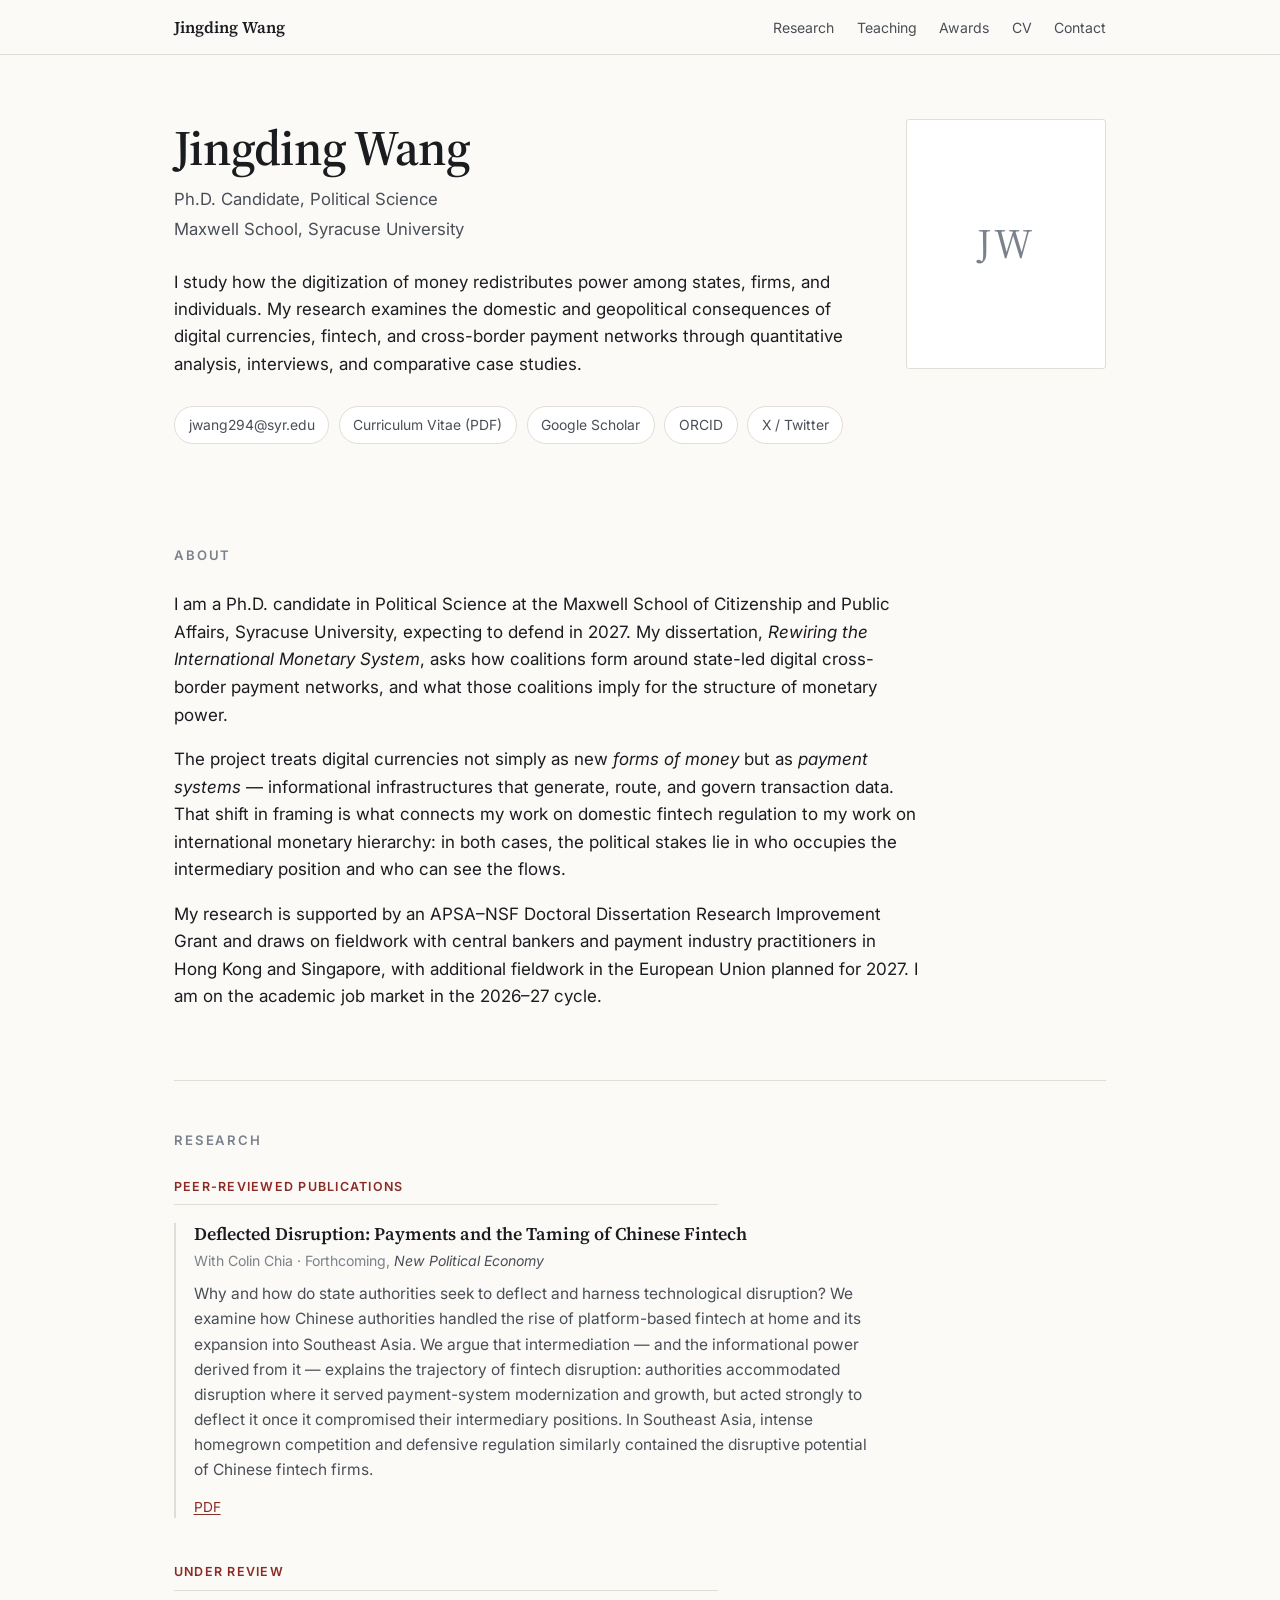
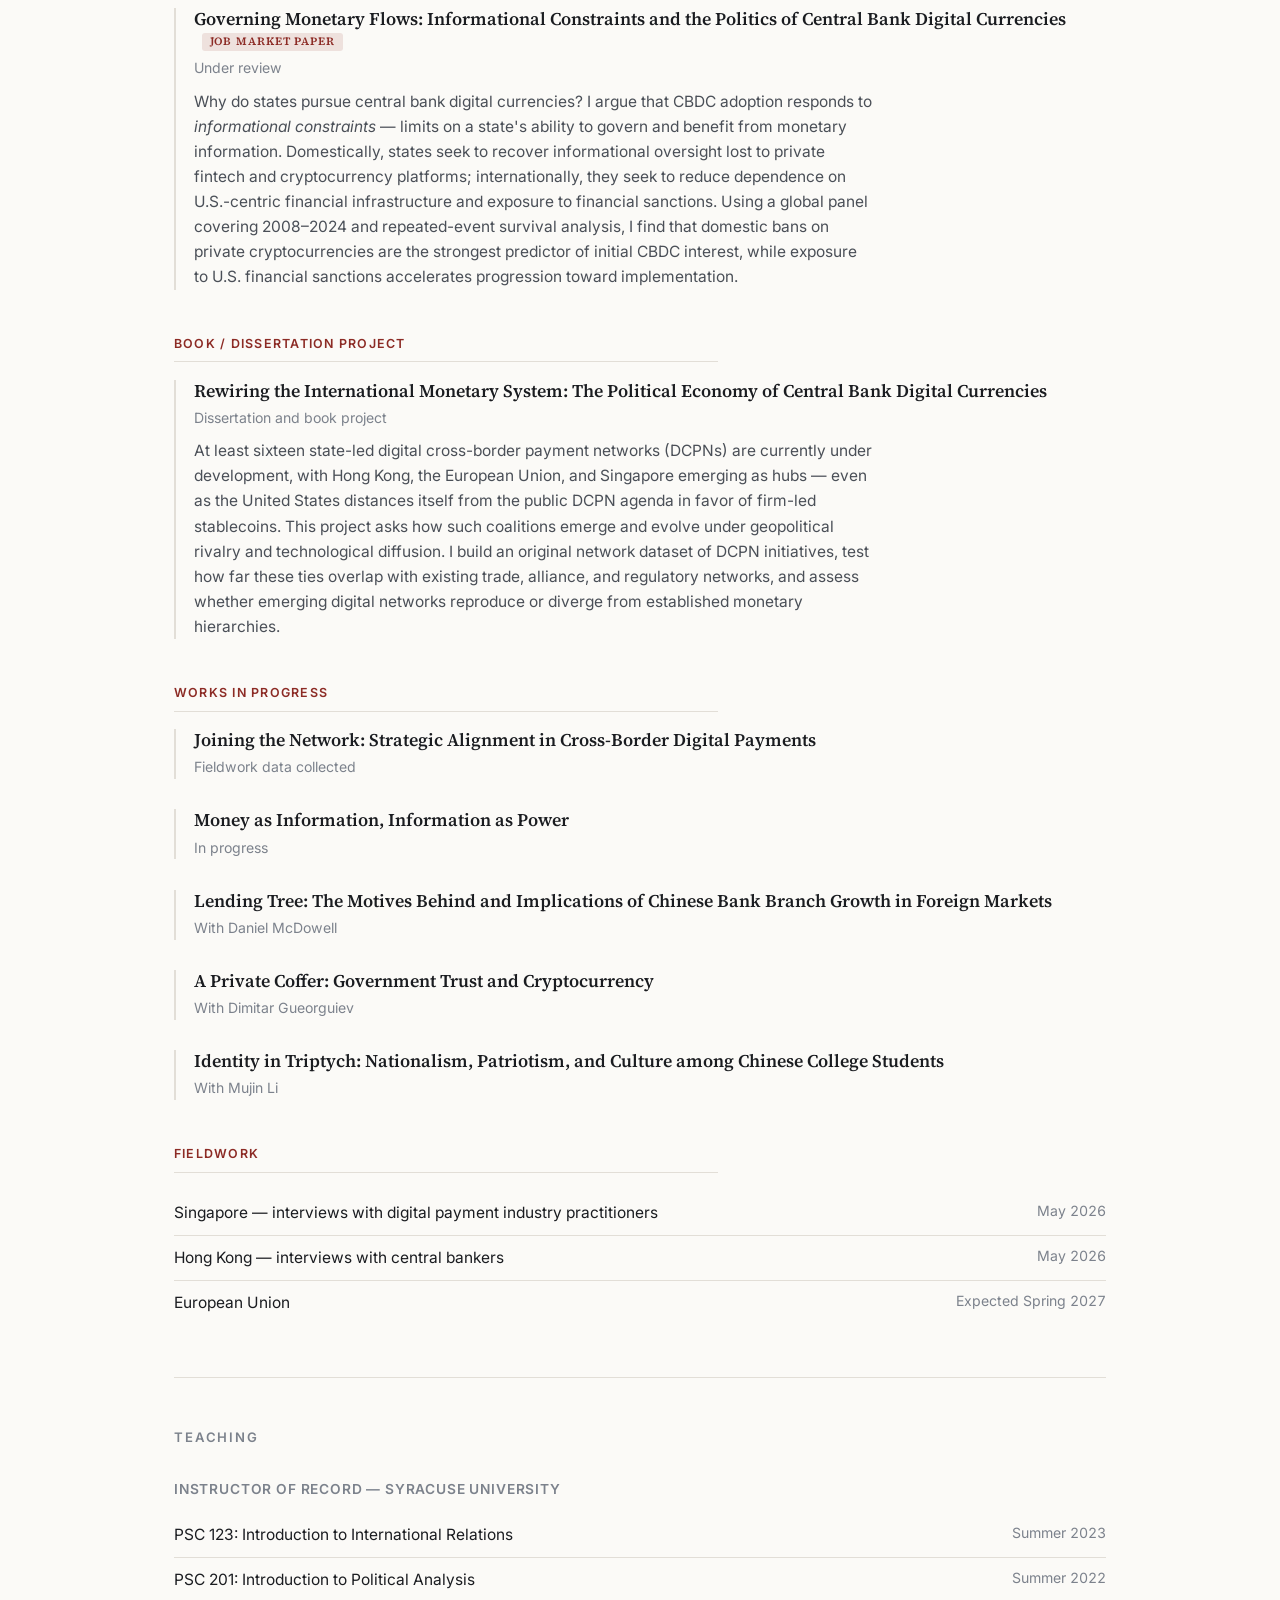
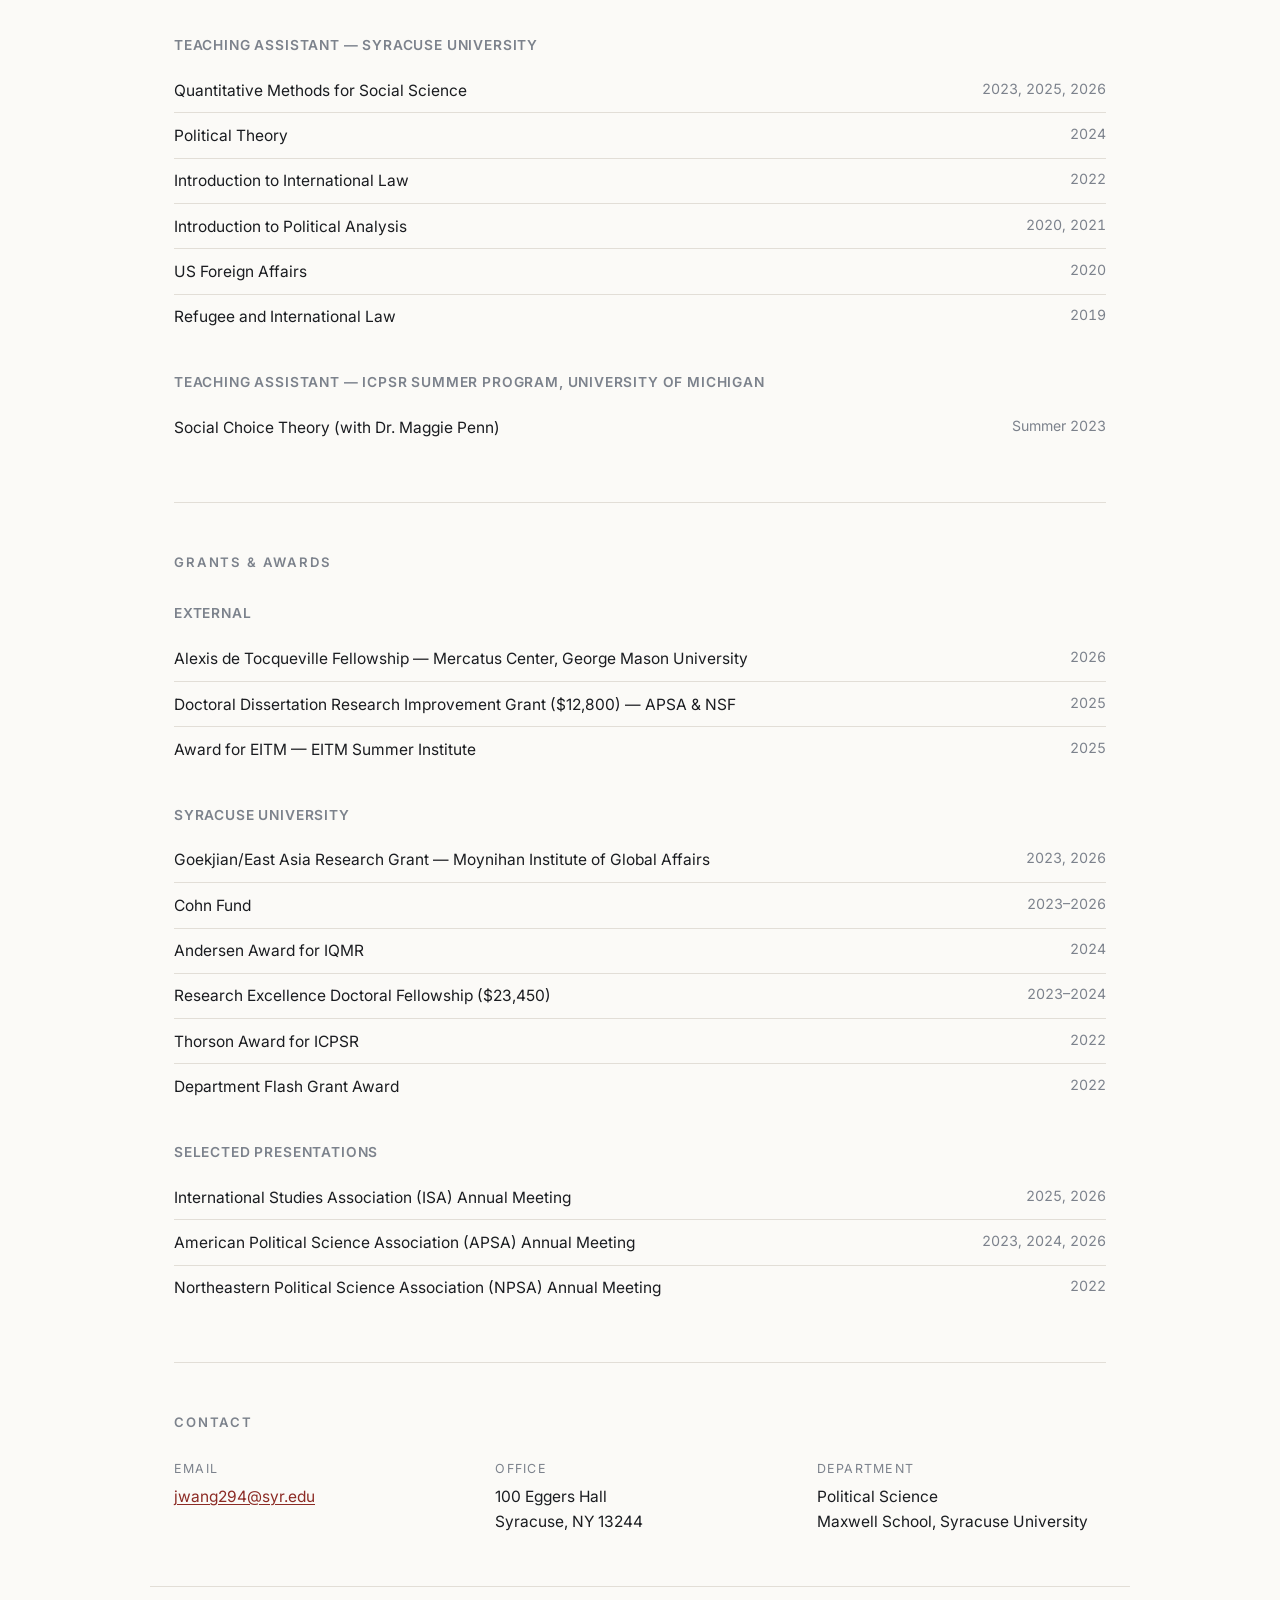
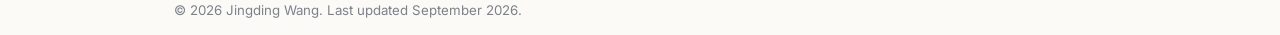
==== index.html @ 9224e42b "Personal research site: initial version" ====
<!doctype html>
<html lang="en">
<head>
<meta charset="utf-8">
<meta name="viewport" content="width=device-width, initial-scale=1">
<title>Jingding Wang</title>
<meta name="description" content="Jingding Wang — Ph.D. candidate in Political Science at Syracuse University, studying the political economy of digital money, central bank digital currencies, and cross-border payment networks.">

<!-- Open Graph: controls how the link previews when it is shared or emailed. -->
<meta property="og:title" content="Jingding Wang">
<meta property="og:description" content="Ph.D. candidate in Political Science, Syracuse University. The political economy of digital money and cross-border payment networks.">
<meta property="og:type" content="website">

<link rel="preconnect" href="https://fonts.googleapis.com">
<link rel="preconnect" href="https://fonts.gstatic.com" crossorigin>
<link rel="stylesheet" href="https://fonts.googleapis.com/css2?family=Inter:wght@400;500;600&family=Source+Serif+4:opsz,wght@8..60,400;8..60,600&display=swap">
<link rel="stylesheet" href="style.css">
</head>
<body>

<nav class="nav">
  <div class="nav-inner">
    <a class="nav-name" href="#top">Jingding Wang</a>
    <div class="nav-links">
      <a href="#research">Research</a>
      <a href="#teaching">Teaching</a>
      <a href="#awards">Awards</a>
      <a href="files/Wang_CV.pdf">CV</a>
      <a href="#contact">Contact</a>
    </div>
  </div>
</nav>

<main class="wrap" id="top">

  <!-- ============ HERO ============ -->
  <header class="hero">
    <div class="hero-grid">
      <div>
        <h1>Jingding Wang</h1>
        <p class="role">Ph.D. Candidate, Political Science</p>
        <p class="affil">Maxwell School, Syracuse University</p>

        <p class="lede">
          I study how the digitization of money redistributes power among states, firms, and
          individuals. My research examines the domestic and geopolitical consequences of digital
          currencies, fintech, and cross-border payment networks through quantitative analysis,
          interviews, and comparative case studies.
        </p>

        <ul class="links">
          <li><a href="mailto:jwang294@syr.edu">jwang294@syr.edu</a></li>
          <li><a href="files/Wang_CV.pdf">Curriculum Vitae (PDF)</a></li>
          <!-- TODO: replace the "#" below with your real profile URLs, or delete the lines. -->
          <li><a href="#" data-placeholder>Google Scholar</a></li>
          <li><a href="#" data-placeholder>ORCID</a></li>
          <li><a href="#" data-placeholder>X / Twitter</a></li>
        </ul>
      </div>

      <!-- Drop a headshot at files/photo.jpg and it appears here automatically.
           Until then the initials placeholder shows instead. -->
      <div class="portrait">
        <span>JW</span>
        <img src="files/photo.jpg" alt="Jingding Wang" onerror="this.remove()">
      </div>
    </div>
  </header>

  <!-- ============ ABOUT ============ -->
  <section id="about">
    <h2>About</h2>
    <p>
      I am a Ph.D. candidate in Political Science at the Maxwell School of Citizenship and Public
      Affairs, Syracuse University, expecting to defend in 2027. My dissertation,
      <em>Rewiring the International Monetary System</em>, asks how coalitions form around
      state-led digital cross-border payment networks, and what those coalitions imply for the
      structure of monetary power.
    </p>
    <p>
      The project treats digital currencies not simply as new <em>forms of money</em> but as
      <em>payment systems</em> — informational infrastructures that generate, route, and govern
      transaction data. That shift in framing is what connects my work on domestic fintech
      regulation to my work on international monetary hierarchy: in both cases, the political stakes
      lie in who occupies the intermediary position and who can see the flows.
    </p>
    <p>
      My research is supported by an APSA–NSF Doctoral Dissertation Research Improvement Grant and
      draws on fieldwork with central bankers and payment industry practitioners in Hong Kong and
      Singapore, with additional fieldwork in the European Union planned for 2027. I am on the
      academic job market in the 2026–27 cycle.
    </p>
  </section>

  <!-- ============ RESEARCH ============ -->
  <section id="research">
    <h2>Research</h2>

    <div class="group">
      <p class="group-label">Peer-Reviewed Publications</p>

      <article class="entry">
        <h3>Deflected Disruption: Payments and the Taming of Chinese Fintech</h3>
        <p class="meta">
          With Colin Chia &middot; Forthcoming, <em>New Political Economy</em>
        </p>
        <p class="abstract">
          Why and how do state authorities seek to deflect and harness technological disruption?
          We examine how Chinese authorities handled the rise of platform-based fintech at home and
          its expansion into Southeast Asia. We argue that intermediation — and the informational
          power derived from it — explains the trajectory of fintech disruption: authorities
          accommodated disruption where it served payment-system modernization and growth, but acted
          strongly to deflect it once it compromised their intermediary positions. In Southeast Asia,
          intense homegrown competition and defensive regulation similarly contained the disruptive
          potential of Chinese fintech firms.
        </p>
        <p class="actions">
          <a href="files/Chia_Wang_Deflected_Disruption.pdf">PDF</a>
        </p>
      </article>
    </div>

    <div class="group">
      <p class="group-label">Under Review</p>

      <article class="entry">
        <h3>
          Governing Monetary Flows: Informational Constraints and the Politics of Central Bank
          Digital Currencies
          <span class="tag">Job Market Paper</span>
        </h3>
        <p class="meta">Under review</p>
        <p class="abstract">
          Why do states pursue central bank digital currencies? I argue that CBDC adoption responds
          to <em>informational constraints</em> — limits on a state's ability to govern and benefit
          from monetary information. Domestically, states seek to recover informational oversight
          lost to private fintech and cryptocurrency platforms; internationally, they seek to reduce
          dependence on U.S.-centric financial infrastructure and exposure to financial sanctions.
          Using a global panel covering 2008–2024 and repeated-event survival analysis, I find that
          domestic bans on private cryptocurrencies are the strongest predictor of initial CBDC
          interest, while exposure to U.S. financial sanctions accelerates progression toward
          implementation.
        </p>
      </article>
    </div>

    <div class="group">
      <p class="group-label">Book / Dissertation Project</p>

      <article class="entry">
        <h3>Rewiring the International Monetary System: The Political Economy of Central Bank Digital Currencies</h3>
        <p class="meta">Dissertation and book project</p>
        <p class="abstract">
          At least sixteen state-led digital cross-border payment networks (DCPNs) are currently
          under development, with Hong Kong, the European Union, and Singapore emerging as hubs —
          even as the United States distances itself from the public DCPN agenda in favor of
          firm-led stablecoins. This project asks how such coalitions emerge and evolve under
          geopolitical rivalry and technological diffusion. I build an original network dataset of
          DCPN initiatives, test how far these ties overlap with existing trade, alliance, and
          regulatory networks, and assess whether emerging digital networks reproduce or diverge
          from established monetary hierarchies.
        </p>
      </article>
    </div>

    <div class="group">
      <p class="group-label">Works in Progress</p>

      <article class="entry">
        <h3>Joining the Network: Strategic Alignment in Cross-Border Digital Payments</h3>
        <p class="meta">Fieldwork data collected</p>
      </article>

      <article class="entry">
        <h3>Money as Information, Information as Power</h3>
        <p class="meta">In progress</p>
      </article>

      <article class="entry">
        <h3>Lending Tree: The Motives Behind and Implications of Chinese Bank Branch Growth in Foreign Markets</h3>
        <p class="meta">With Daniel McDowell</p>
      </article>

      <article class="entry">
        <h3>A Private Coffer: Government Trust and Cryptocurrency</h3>
        <p class="meta">With Dimitar Gueorguiev</p>
      </article>

      <article class="entry">
        <h3>Identity in Triptych: Nationalism, Patriotism, and Culture among Chinese College Students</h3>
        <p class="meta">With Mujin Li</p>
      </article>
    </div>

    <div class="group">
      <p class="group-label">Fieldwork</p>
      <ul class="rows">
        <li><span>Singapore — interviews with digital payment industry practitioners</span><span class="when">May 2026</span></li>
        <li><span>Hong Kong — interviews with central bankers</span><span class="when">May 2026</span></li>
        <li><span>European Union</span><span class="when">Expected Spring 2027</span></li>
      </ul>
    </div>
  </section>

  <!-- ============ TEACHING ============ -->
  <section id="teaching">
    <h2>Teaching</h2>

    <p class="sub">Instructor of Record — Syracuse University</p>
    <ul class="rows">
      <li><span>PSC 123: Introduction to International Relations</span><span class="when">Summer 2023</span></li>
      <li><span>PSC 201: Introduction to Political Analysis</span><span class="when">Summer 2022</span></li>
    </ul>

    <p class="sub">Teaching Assistant — Syracuse University</p>
    <ul class="rows">
      <li><span>Quantitative Methods for Social Science</span><span class="when">2023, 2025, 2026</span></li>
      <li><span>Political Theory</span><span class="when">2024</span></li>
      <li><span>Introduction to International Law</span><span class="when">2022</span></li>
      <li><span>Introduction to Political Analysis</span><span class="when">2020, 2021</span></li>
      <li><span>US Foreign Affairs</span><span class="when">2020</span></li>
      <li><span>Refugee and International Law</span><span class="when">2019</span></li>
    </ul>

    <p class="sub">Teaching Assistant — ICPSR Summer Program, University of Michigan</p>
    <ul class="rows">
      <li><span>Social Choice Theory (with Dr. Maggie Penn)</span><span class="when">Summer 2023</span></li>
    </ul>
  </section>

  <!-- ============ AWARDS ============ -->
  <section id="awards">
    <h2>Grants &amp; Awards</h2>

    <p class="sub">External</p>
    <ul class="rows">
      <li><span>Alexis de Tocqueville Fellowship — Mercatus Center, George Mason University</span><span class="when">2026</span></li>
      <li><span>Doctoral Dissertation Research Improvement Grant ($12,800) — APSA &amp; NSF</span><span class="when">2025</span></li>
      <li><span>Award for EITM — EITM Summer Institute</span><span class="when">2025</span></li>
    </ul>

    <p class="sub">Syracuse University</p>
    <ul class="rows">
      <li><span>Goekjian/East Asia Research Grant — Moynihan Institute of Global Affairs</span><span class="when">2023, 2026</span></li>
      <li><span>Cohn Fund</span><span class="when">2023–2026</span></li>
      <li><span>Andersen Award for IQMR</span><span class="when">2024</span></li>
      <li><span>Research Excellence Doctoral Fellowship ($23,450)</span><span class="when">2023–2024</span></li>
      <li><span>Thorson Award for ICPSR</span><span class="when">2022</span></li>
      <li><span>Department Flash Grant Award</span><span class="when">2022</span></li>
    </ul>

    <p class="sub">Selected Presentations</p>
    <ul class="rows">
      <li><span>International Studies Association (ISA) Annual Meeting</span><span class="when">2025, 2026</span></li>
      <li><span>American Political Science Association (APSA) Annual Meeting</span><span class="when">2023, 2024, 2026</span></li>
      <li><span>Northeastern Political Science Association (NPSA) Annual Meeting</span><span class="when">2022</span></li>
    </ul>
  </section>

  <!-- ============ CONTACT ============ -->
  <section id="contact">
    <h2>Contact</h2>
    <div class="contact-grid">
      <div>
        <p class="label">Email</p>
        <p><a href="mailto:jwang294@syr.edu">jwang294@syr.edu</a></p>
      </div>
      <div>
        <p class="label">Office</p>
        <p>100 Eggers Hall<br>Syracuse, NY 13244</p>
      </div>
      <div>
        <p class="label">Department</p>
        <p>Political Science<br>Maxwell School, Syracuse University</p>
      </div>
    </div>
  </section>

</main>

<footer class="wrap">
  <p>&copy; 2026 Jingding Wang. Last updated September 2026.</p>
</footer>

</body>
</html>
---- style.css ----
/* ---------------------------------------------------------------
   Jingding Wang — personal research site
   Palette is defined once on :root; the dark block only re-points
   the same tokens so every color has a light definition to fall
   back on.
   --------------------------------------------------------------- */

:root {
  --ink:        #1a1c20;
  --ink-soft:   #4a4f57;
  --ink-faint:  #7c828c;
  --rule:       #e2ded7;
  --bg:         #fbfaf7;
  --bg-panel:   #ffffff;
  --accent:     #8c2b25;
  --accent-dim: #b5564e;

  --serif: "Source Serif 4", Charter, Georgia, "Times New Roman", serif;
  --sans:  "Inter", -apple-system, BlinkMacSystemFont, "Segoe UI", Helvetica, Arial, sans-serif;

  --measure: 68ch;
  --page:    980px;
}

@media (prefers-color-scheme: dark) {
  :root:not([data-theme="light"]) {
    --ink:        #e8e6e1;
    --ink-soft:   #b0aca5;
    --ink-faint:  #85817a;
    --rule:       #34363a;
    --bg:         #16171a;
    --bg-panel:   #1d1f23;
    --accent:     #e08a80;
    --accent-dim: #c26f66;
  }
}

:root[data-theme="dark"] {
  --ink:        #e8e6e1;
  --ink-soft:   #b0aca5;
  --ink-faint:  #85817a;
  --rule:       #34363a;
  --bg:         #16171a;
  --bg-panel:   #1d1f23;
  --accent:     #e08a80;
  --accent-dim: #c26f66;
}

* { box-sizing: border-box; }

html { scroll-behavior: smooth; scroll-padding-top: 5rem; }

body {
  margin: 0;
  background: var(--bg);
  color: var(--ink);
  font-family: var(--sans);
  font-size: 17px;
  line-height: 1.62;
  -webkit-font-smoothing: antialiased;
}

img { max-width: 100%; }

a {
  color: var(--accent);
  text-decoration-thickness: 1px;
  text-underline-offset: 2px;
}
a:hover { color: var(--accent-dim); }

/* ---------- layout ---------- */

.wrap {
  max-width: var(--page);
  margin: 0 auto;
  padding: 0 1.5rem;
}

section { padding: 3.25rem 0; border-top: 1px solid var(--rule); }
section:first-of-type { border-top: none; }

h1, h2, h3 { font-family: var(--serif); font-weight: 600; line-height: 1.2; }

h2 {
  font-size: 0.82rem;
  letter-spacing: 0.14em;
  text-transform: uppercase;
  font-family: var(--sans);
  font-weight: 600;
  color: var(--ink-faint);
  margin: 0 0 1.75rem;
}

h3 { font-size: 1.12rem; margin: 0 0 0.35rem; }

p { max-width: var(--measure); }

/* ---------- nav ---------- */

.nav {
  position: sticky;
  top: 0;
  z-index: 10;
  background: color-mix(in srgb, var(--bg) 88%, transparent);
  backdrop-filter: blur(10px);
  border-bottom: 1px solid var(--rule);
}

.nav-inner {
  max-width: var(--page);
  margin: 0 auto;
  padding: 0.85rem 1.5rem;
  display: flex;
  align-items: baseline;
  justify-content: space-between;
  gap: 1.5rem;
  flex-wrap: wrap;
}

.nav-name {
  font-family: var(--serif);
  font-size: 1.02rem;
  font-weight: 600;
  color: var(--ink);
  text-decoration: none;
  white-space: nowrap;
}

.nav-links {
  display: flex;
  gap: 1.4rem;
  font-size: 0.88rem;
  flex-wrap: wrap;
}

.nav-links a {
  color: var(--ink-soft);
  text-decoration: none;
}
.nav-links a:hover { color: var(--accent); }

/* ---------- hero ---------- */

.hero { padding: 4rem 0 3.25rem; }

.hero-grid {
  display: grid;
  grid-template-columns: 1fr 200px;
  gap: 3rem;
  align-items: start;
}

.hero h1 {
  font-size: clamp(2.2rem, 5vw, 3.1rem);
  margin: 0 0 0.5rem;
  letter-spacing: -0.015em;
}

.hero .role {
  font-size: 1.05rem;
  color: var(--ink-soft);
  margin: 0 0 0.15rem;
}

.hero .affil {
  font-size: 1.05rem;
  color: var(--ink-soft);
  margin: 0 0 1.6rem;
}

.hero .lede {
  font-size: 1.06rem;
  margin: 0 0 1.75rem;
}

/* Portrait: the <img> sits on top of the initials block, so if the
   file is missing the initials show through instead of a broken icon. */
.portrait {
  position: relative;
  width: 200px;
  aspect-ratio: 4 / 5;
  border-radius: 3px;
  overflow: hidden;
  background: var(--bg-panel);
  border: 1px solid var(--rule);
  display: grid;
  place-items: center;
}

.portrait span {
  font-family: var(--serif);
  font-size: 2.6rem;
  color: var(--ink-faint);
  letter-spacing: 0.06em;
}

.portrait img {
  position: absolute;
  inset: 0;
  width: 100%;
  height: 100%;
  object-fit: cover;
}

/* ---------- link row ---------- */

.links {
  display: flex;
  flex-wrap: wrap;
  gap: 0.6rem;
  padding: 0;
  margin: 0;
  list-style: none;
}

.links a {
  display: inline-block;
  padding: 0.4rem 0.85rem;
  border: 1px solid var(--rule);
  border-radius: 999px;
  font-size: 0.87rem;
  color: var(--ink-soft);
  text-decoration: none;
  background: var(--bg-panel);
  transition: border-color 0.15s, color 0.15s;
}

.links a:hover { border-color: var(--accent); color: var(--accent); }

/* ---------- research entries ---------- */

.group { margin-bottom: 2.75rem; }
.group:last-child { margin-bottom: 0; }

.group-label {
  font-size: 0.78rem;
  letter-spacing: 0.1em;
  text-transform: uppercase;
  color: var(--accent);
  font-weight: 600;
  margin: 0 0 1.1rem;
  padding-bottom: 0.45rem;
  border-bottom: 1px solid var(--rule);
}

.entry {
  margin: 0 0 1.9rem;
  padding-left: 1.1rem;
  border-left: 2px solid var(--rule);
}
.entry:last-child { margin-bottom: 0; }

.entry .meta {
  font-size: 0.88rem;
  color: var(--ink-faint);
  margin: 0 0 0.55rem;
}

.entry .meta em { color: var(--ink-soft); }

.entry .abstract {
  font-size: 0.97rem;
  color: var(--ink-soft);
  margin: 0 0 0.6rem;
}

.entry .actions {
  display: flex;
  gap: 1rem;
  font-size: 0.86rem;
  flex-wrap: wrap;
}

.tag {
  display: inline-block;
  font-size: 0.7rem;
  letter-spacing: 0.08em;
  text-transform: uppercase;
  font-weight: 600;
  padding: 0.15rem 0.5rem;
  border-radius: 3px;
  background: color-mix(in srgb, var(--accent) 12%, transparent);
  color: var(--accent);
  vertical-align: 0.15em;
  margin-left: 0.5rem;
}

/* ---------- simple two-column rows (teaching, awards) ---------- */

.rows { margin: 0; padding: 0; list-style: none; }

.rows li {
  display: flex;
  justify-content: space-between;
  gap: 2rem;
  padding: 0.6rem 0;
  border-bottom: 1px solid var(--rule);
  font-size: 0.97rem;
}
.rows li:last-child { border-bottom: none; }

.rows .when {
  color: var(--ink-faint);
  font-size: 0.88rem;
  white-space: nowrap;
  font-variant-numeric: tabular-nums;
}

.sub {
  font-size: 0.86rem;
  letter-spacing: 0.06em;
  text-transform: uppercase;
  color: var(--ink-faint);
  font-weight: 600;
  margin: 2rem 0 0.75rem;
}
.sub:first-child { margin-top: 0; }

/* ---------- contact ---------- */

.contact-grid {
  display: grid;
  grid-template-columns: repeat(auto-fit, minmax(220px, 1fr));
  gap: 2rem;
}

.contact-grid p { margin: 0; font-size: 0.97rem; }

.contact-grid .label {
  font-size: 0.78rem;
  letter-spacing: 0.1em;
  text-transform: uppercase;
  color: var(--ink-faint);
  margin-bottom: 0.3rem;
}

footer {
  border-top: 1px solid var(--rule);
  padding: 2rem 0 3rem;
  font-size: 0.83rem;
  color: var(--ink-faint);
}

/* ---------- responsive ---------- */

@media (max-width: 720px) {
  .hero-grid { grid-template-columns: 1fr; gap: 2rem; }
  .portrait { width: 150px; }
  .hero { padding: 2.5rem 0 2rem; }
  .rows li { flex-direction: column; gap: 0.15rem; }
  section { padding: 2.5rem 0; }
}

/* On a phone the nav name plus five links wraps to two tall rows; tightening
   the links keeps the whole bar on one line beside the name. */
@media (max-width: 480px) {
  .nav-inner { padding: 0.7rem 1.25rem; gap: 0.5rem; }
  .nav-name { font-size: 0.95rem; }
  .nav-links { gap: 0.85rem; font-size: 0.8rem; }
}
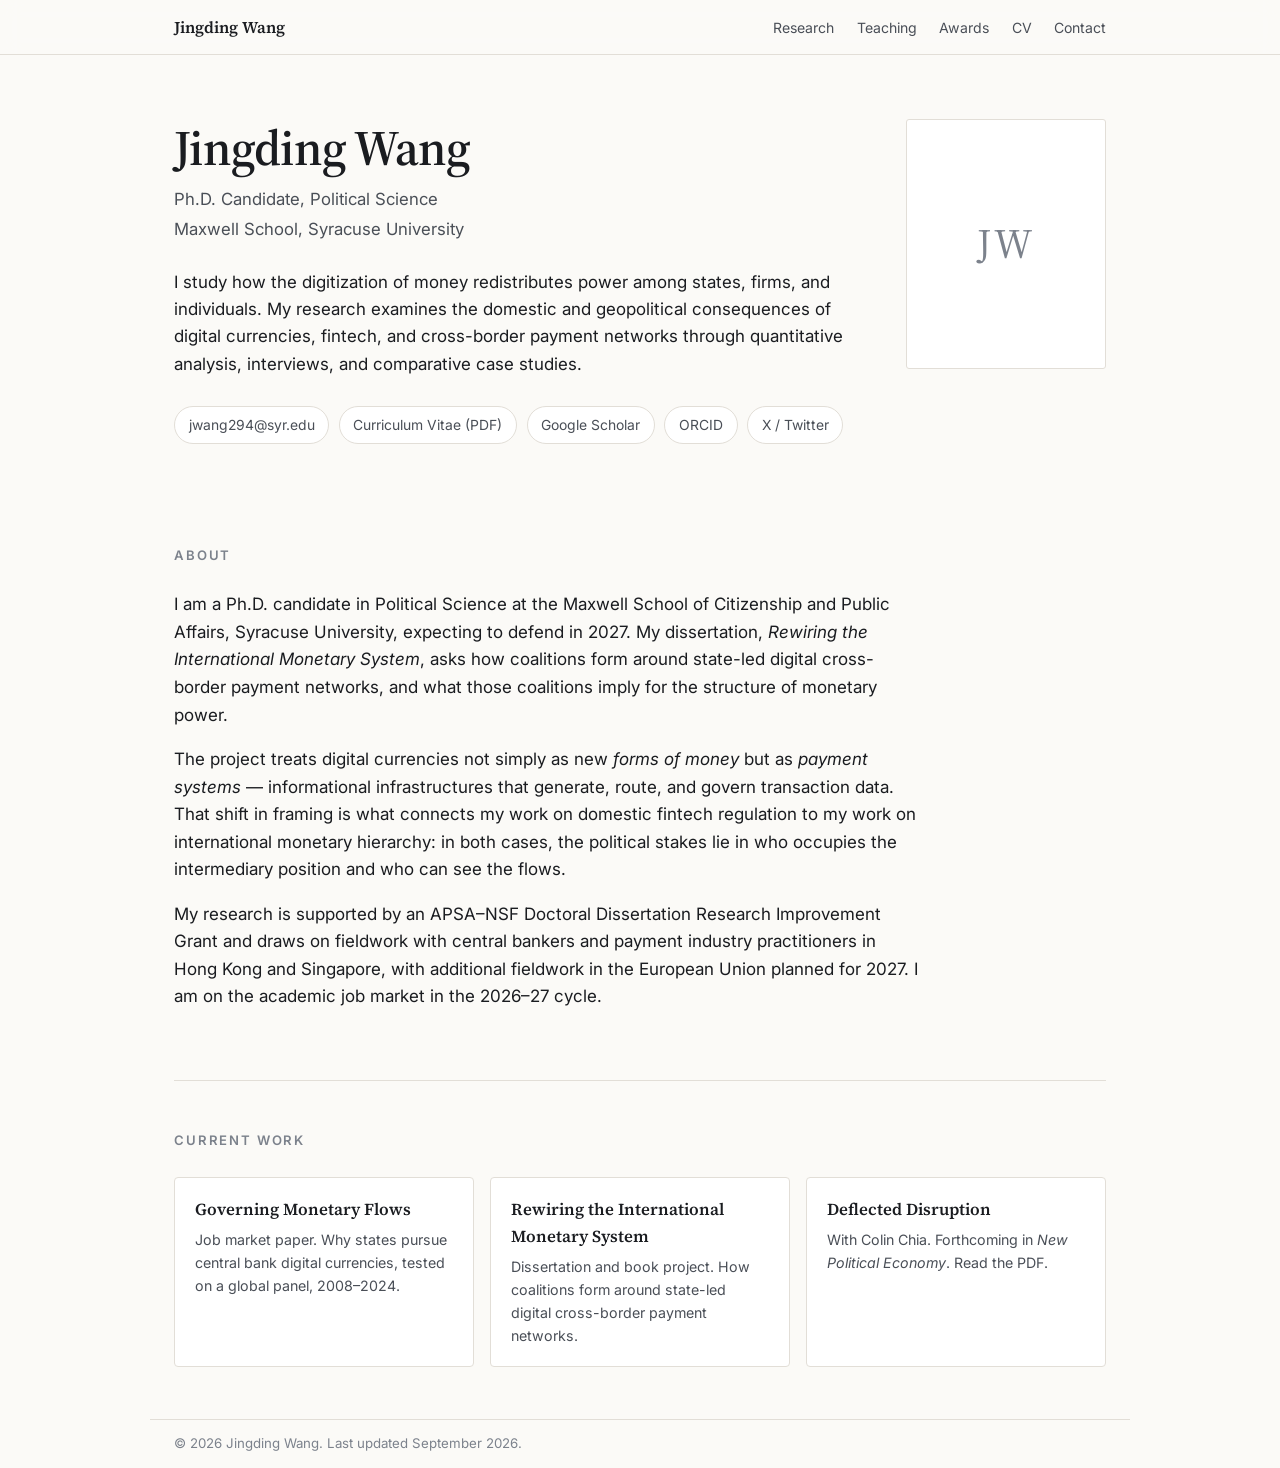
==== commit a8f8c458: "Split into separate Research, Teaching, Awards, CV, and Contact pages" ====
--- a/index.html
+++ b/index.html
@@ -8,7 +8,7 @@
 
 <!-- Open Graph: controls how the link previews when it is shared or emailed. -->
 <meta property="og:title" content="Jingding Wang">
-<meta property="og:description" content="Ph.D. candidate in Political Science, Syracuse University. The political economy of digital money and cross-border payment networks.">
+<meta property="og:description" content="Jingding Wang — Ph.D. candidate in Political Science at Syracuse University, studying the political economy of digital money, central bank digital currencies, and cross-border payment networks.">
 <meta property="og:type" content="website">
 
 <link rel="preconnect" href="https://fonts.googleapis.com">
@@ -18,15 +18,17 @@
 </head>
 <body>
 
+<!-- The nav is duplicated verbatim on every page. If you change one,
+     change all six. -->
 <nav class="nav">
   <div class="nav-inner">
-    <a class="nav-name" href="#top">Jingding Wang</a>
+    <a class="nav-name" href="index.html">Jingding Wang</a>
     <div class="nav-links">
-      <a href="#research">Research</a>
-      <a href="#teaching">Teaching</a>
-      <a href="#awards">Awards</a>
-      <a href="files/Wang_CV.pdf">CV</a>
-      <a href="#contact">Contact</a>
+      <a href="research.html">Research</a>
+      <a href="teaching.html">Teaching</a>
+      <a href="awards.html">Awards</a>
+      <a href="cv.html">CV</a>
+      <a href="contact.html">Contact</a>
     </div>
   </div>
 </nav>
@@ -79,201 +81,50 @@
     </p>
     <p>
       The project treats digital currencies not simply as new <em>forms of money</em> but as
-      <em>payment systems</em> — informational infrastructures that generate, route, and govern
+      <em>payment systems</em> &mdash; informational infrastructures that generate, route, and govern
       transaction data. That shift in framing is what connects my work on domestic fintech
       regulation to my work on international monetary hierarchy: in both cases, the political stakes
       lie in who occupies the intermediary position and who can see the flows.
     </p>
     <p>
-      My research is supported by an APSA–NSF Doctoral Dissertation Research Improvement Grant and
+      My research is supported by an APSA&ndash;NSF Doctoral Dissertation Research Improvement Grant and
       draws on fieldwork with central bankers and payment industry practitioners in Hong Kong and
       Singapore, with additional fieldwork in the European Union planned for 2027. I am on the
-      academic job market in the 2026–27 cycle.
+      academic job market in the 2026&ndash;27 cycle.
     </p>
   </section>
 
-  <!-- ============ RESEARCH ============ -->
-  <section id="research">
-    <h2>Research</h2>
-
-    <div class="group">
-      <p class="group-label">Peer-Reviewed Publications</p>
-
-      <article class="entry">
-        <h3>Deflected Disruption: Payments and the Taming of Chinese Fintech</h3>
-        <p class="meta">
-          With Colin Chia &middot; Forthcoming, <em>New Political Economy</em>
-        </p>
-        <p class="abstract">
-          Why and how do state authorities seek to deflect and harness technological disruption?
-          We examine how Chinese authorities handled the rise of platform-based fintech at home and
-          its expansion into Southeast Asia. We argue that intermediation — and the informational
-          power derived from it — explains the trajectory of fintech disruption: authorities
-          accommodated disruption where it served payment-system modernization and growth, but acted
-          strongly to deflect it once it compromised their intermediary positions. In Southeast Asia,
-          intense homegrown competition and defensive regulation similarly contained the disruptive
-          potential of Chinese fintech firms.
-        </p>
-        <p class="actions">
-          <a href="files/Chia_Wang_Deflected_Disruption.pdf">PDF</a>
-        </p>
-      </article>
-    </div>
-
-    <div class="group">
-      <p class="group-label">Under Review</p>
-
-      <article class="entry">
-        <h3>
-          Governing Monetary Flows: Informational Constraints and the Politics of Central Bank
-          Digital Currencies
-          <span class="tag">Job Market Paper</span>
-        </h3>
-        <p class="meta">Under review</p>
-        <p class="abstract">
-          Why do states pursue central bank digital currencies? I argue that CBDC adoption responds
-          to <em>informational constraints</em> — limits on a state's ability to govern and benefit
-          from monetary information. Domestically, states seek to recover informational oversight
-          lost to private fintech and cryptocurrency platforms; internationally, they seek to reduce
-          dependence on U.S.-centric financial infrastructure and exposure to financial sanctions.
-          Using a global panel covering 2008–2024 and repeated-event survival analysis, I find that
-          domestic bans on private cryptocurrencies are the strongest predictor of initial CBDC
-          interest, while exposure to U.S. financial sanctions accelerates progression toward
-          implementation.
-        </p>
-      </article>
-    </div>
-
-    <div class="group">
-      <p class="group-label">Book / Dissertation Project</p>
-
-      <article class="entry">
-        <h3>Rewiring the International Monetary System: The Political Economy of Central Bank Digital Currencies</h3>
-        <p class="meta">Dissertation and book project</p>
-        <p class="abstract">
-          At least sixteen state-led digital cross-border payment networks (DCPNs) are currently
-          under development, with Hong Kong, the European Union, and Singapore emerging as hubs —
-          even as the United States distances itself from the public DCPN agenda in favor of
-          firm-led stablecoins. This project asks how such coalitions emerge and evolve under
-          geopolitical rivalry and technological diffusion. I build an original network dataset of
-          DCPN initiatives, test how far these ties overlap with existing trade, alliance, and
-          regulatory networks, and assess whether emerging digital networks reproduce or diverge
-          from established monetary hierarchies.
-        </p>
-      </article>
-    </div>
-
-    <div class="group">
-      <p class="group-label">Works in Progress</p>
-
-      <article class="entry">
-        <h3>Joining the Network: Strategic Alignment in Cross-Border Digital Payments</h3>
-        <p class="meta">Fieldwork data collected</p>
-      </article>
-
-      <article class="entry">
-        <h3>Money as Information, Information as Power</h3>
-        <p class="meta">In progress</p>
-      </article>
-
-      <article class="entry">
-        <h3>Lending Tree: The Motives Behind and Implications of Chinese Bank Branch Growth in Foreign Markets</h3>
-        <p class="meta">With Daniel McDowell</p>
-      </article>
-
-      <article class="entry">
-        <h3>A Private Coffer: Government Trust and Cryptocurrency</h3>
-        <p class="meta">With Dimitar Gueorguiev</p>
-      </article>
-
-      <article class="entry">
-        <h3>Identity in Triptych: Nationalism, Patriotism, and Culture among Chinese College Students</h3>
-        <p class="meta">With Mujin Li</p>
-      </article>
-    </div>
-
-    <div class="group">
-      <p class="group-label">Fieldwork</p>
-      <ul class="rows">
-        <li><span>Singapore — interviews with digital payment industry practitioners</span><span class="when">May 2026</span></li>
-        <li><span>Hong Kong — interviews with central bankers</span><span class="when">May 2026</span></li>
-        <li><span>European Union</span><span class="when">Expected Spring 2027</span></li>
-      </ul>
-    </div>
-  </section>
-
-  <!-- ============ TEACHING ============ -->
-  <section id="teaching">
-    <h2>Teaching</h2>
-
-    <p class="sub">Instructor of Record — Syracuse University</p>
-    <ul class="rows">
-      <li><span>PSC 123: Introduction to International Relations</span><span class="when">Summer 2023</span></li>
-      <li><span>PSC 201: Introduction to Political Analysis</span><span class="when">Summer 2022</span></li>
+  <!-- ============ CURRENT WORK TEASERS ============ -->
+  <section id="current">
+    <h2>Current Work</h2>
+    <ul class="cards">
+      <li>
+        <a href="research.html">
+          <p class="card-title">Governing Monetary Flows</p>
+          <p class="card-note">
+            Job market paper. Why states pursue central bank digital currencies, tested on a
+            global panel, 2008&ndash;2024.
+          </p>
+        </a>
+      </li>
+      <li>
+        <a href="research.html">
+          <p class="card-title">Rewiring the International Monetary System</p>
+          <p class="card-note">
+            Dissertation and book project. How coalitions form around state-led digital
+            cross-border payment networks.
+          </p>
+        </a>
+      </li>
+      <li>
+        <a href="files/Chia_Wang_Deflected_Disruption.pdf">
+          <p class="card-title">Deflected Disruption</p>
+          <p class="card-note">
+            With Colin Chia. Forthcoming in <em>New Political Economy</em>. Read the PDF.
+          </p>
+        </a>
+      </li>
     </ul>
-
-    <p class="sub">Teaching Assistant — Syracuse University</p>
-    <ul class="rows">
-      <li><span>Quantitative Methods for Social Science</span><span class="when">2023, 2025, 2026</span></li>
-      <li><span>Political Theory</span><span class="when">2024</span></li>
-      <li><span>Introduction to International Law</span><span class="when">2022</span></li>
-      <li><span>Introduction to Political Analysis</span><span class="when">2020, 2021</span></li>
-      <li><span>US Foreign Affairs</span><span class="when">2020</span></li>
-      <li><span>Refugee and International Law</span><span class="when">2019</span></li>
-    </ul>
-
-    <p class="sub">Teaching Assistant — ICPSR Summer Program, University of Michigan</p>
-    <ul class="rows">
-      <li><span>Social Choice Theory (with Dr. Maggie Penn)</span><span class="when">Summer 2023</span></li>
-    </ul>
-  </section>
-
-  <!-- ============ AWARDS ============ -->
-  <section id="awards">
-    <h2>Grants &amp; Awards</h2>
-
-    <p class="sub">External</p>
-    <ul class="rows">
-      <li><span>Alexis de Tocqueville Fellowship — Mercatus Center, George Mason University</span><span class="when">2026</span></li>
-      <li><span>Doctoral Dissertation Research Improvement Grant ($12,800) — APSA &amp; NSF</span><span class="when">2025</span></li>
-      <li><span>Award for EITM — EITM Summer Institute</span><span class="when">2025</span></li>
-    </ul>
-
-    <p class="sub">Syracuse University</p>
-    <ul class="rows">
-      <li><span>Goekjian/East Asia Research Grant — Moynihan Institute of Global Affairs</span><span class="when">2023, 2026</span></li>
-      <li><span>Cohn Fund</span><span class="when">2023–2026</span></li>
-      <li><span>Andersen Award for IQMR</span><span class="when">2024</span></li>
-      <li><span>Research Excellence Doctoral Fellowship ($23,450)</span><span class="when">2023–2024</span></li>
-      <li><span>Thorson Award for ICPSR</span><span class="when">2022</span></li>
-      <li><span>Department Flash Grant Award</span><span class="when">2022</span></li>
-    </ul>
-
-    <p class="sub">Selected Presentations</p>
-    <ul class="rows">
-      <li><span>International Studies Association (ISA) Annual Meeting</span><span class="when">2025, 2026</span></li>
-      <li><span>American Political Science Association (APSA) Annual Meeting</span><span class="when">2023, 2024, 2026</span></li>
-      <li><span>Northeastern Political Science Association (NPSA) Annual Meeting</span><span class="when">2022</span></li>
-    </ul>
-  </section>
-
-  <!-- ============ CONTACT ============ -->
-  <section id="contact">
-    <h2>Contact</h2>
-    <div class="contact-grid">
-      <div>
-        <p class="label">Email</p>
-        <p><a href="mailto:jwang294@syr.edu">jwang294@syr.edu</a></p>
-      </div>
-      <div>
-        <p class="label">Office</p>
-        <p>100 Eggers Hall<br>Syracuse, NY 13244</p>
-      </div>
-      <div>
-        <p class="label">Department</p>
-        <p>Political Science<br>Maxwell School, Syracuse University</p>
-      </div>
-    </div>
   </section>
 
 </main>
--- a/style.css
+++ b/style.css
@@ -230,20 +230,6 @@
 
 /* ---------- research entries ---------- */
 
-.group { margin-bottom: 2.75rem; }
-.group:last-child { margin-bottom: 0; }
-
-.group-label {
-  font-size: 0.78rem;
-  letter-spacing: 0.1em;
-  text-transform: uppercase;
-  color: var(--accent);
-  font-weight: 600;
-  margin: 0 0 1.1rem;
-  padding-bottom: 0.45rem;
-  border-bottom: 1px solid var(--rule);
-}
-
 .entry {
   margin: 0 0 1.9rem;
   padding-left: 1.1rem;
@@ -359,3 +345,103 @@
   .nav-name { font-size: 0.95rem; }
   .nav-links { gap: 0.85rem; font-size: 0.8rem; }
 }
+
+/* ===============================================================
+   Multi-page additions
+   =============================================================== */
+
+/* Current page in the nav gets the accent + a rule under it. */
+.nav-links a[aria-current="page"] {
+  color: var(--accent);
+  font-weight: 500;
+  box-shadow: inset 0 -1px 0 0 var(--accent);
+}
+
+/* Subpage banner: title plus one orienting sentence. Stands in for the
+   hero, so it carries the same top spacing. */
+.page-head {
+  padding: 3.5rem 0 2.25rem;
+  border-bottom: 1px solid var(--rule);
+}
+
+.page-head h1 {
+  font-size: clamp(1.9rem, 4vw, 2.5rem);
+  margin: 0 0 0.6rem;
+  letter-spacing: -0.015em;
+}
+
+.page-head p {
+  margin: 0;
+  color: var(--ink-soft);
+  font-size: 1.02rem;
+}
+
+/* On subpages the first section sits under .page-head, which already
+   draws a rule — a second one doubles it up. */
+.page-head + section { border-top: none; }
+
+/* Homepage teaser cards linking through to the full pages. */
+.cards {
+  display: grid;
+  grid-template-columns: repeat(auto-fit, minmax(230px, 1fr));
+  gap: 1rem;
+  margin: 0;
+  padding: 0;
+  list-style: none;
+}
+
+.cards a {
+  display: block;
+  height: 100%;
+  padding: 1.15rem 1.25rem;
+  border: 1px solid var(--rule);
+  border-radius: 4px;
+  background: var(--bg-panel);
+  text-decoration: none;
+  transition: border-color 0.15s, transform 0.15s;
+}
+
+.cards a:hover { border-color: var(--accent); transform: translateY(-2px); }
+
+.cards .card-title {
+  font-family: var(--serif);
+  font-size: 1.05rem;
+  font-weight: 600;
+  color: var(--ink);
+  margin: 0 0 0.3rem;
+}
+
+.cards .card-note {
+  font-size: 0.89rem;
+  color: var(--ink-soft);
+  margin: 0;
+  max-width: none;
+}
+
+/* CV page: the PDF is embedded so visitors can read it without a
+   download, with the download link kept above it for anyone whose
+   browser refuses to render PDFs inline (most phones). */
+.pdf-frame {
+  width: 100%;
+  height: 78vh;
+  min-height: 480px;
+  border: 1px solid var(--rule);
+  border-radius: 4px;
+  background: var(--bg-panel);
+}
+
+@media (max-width: 720px) {
+  .page-head { padding: 2.25rem 0 1.75rem; }
+  .pdf-frame { height: 60vh; min-height: 360px; }
+}
+
+/* Awarding institution under a grant title. Unlike .when it must wrap —
+   "Moynihan Institute of Global Affairs" would otherwise push the page
+   sideways on a phone. */
+.rows .org {
+  display: block;
+  font-size: 0.86rem;
+  color: var(--ink-faint);
+  font-style: italic;
+  margin-top: 0.1rem;
+}
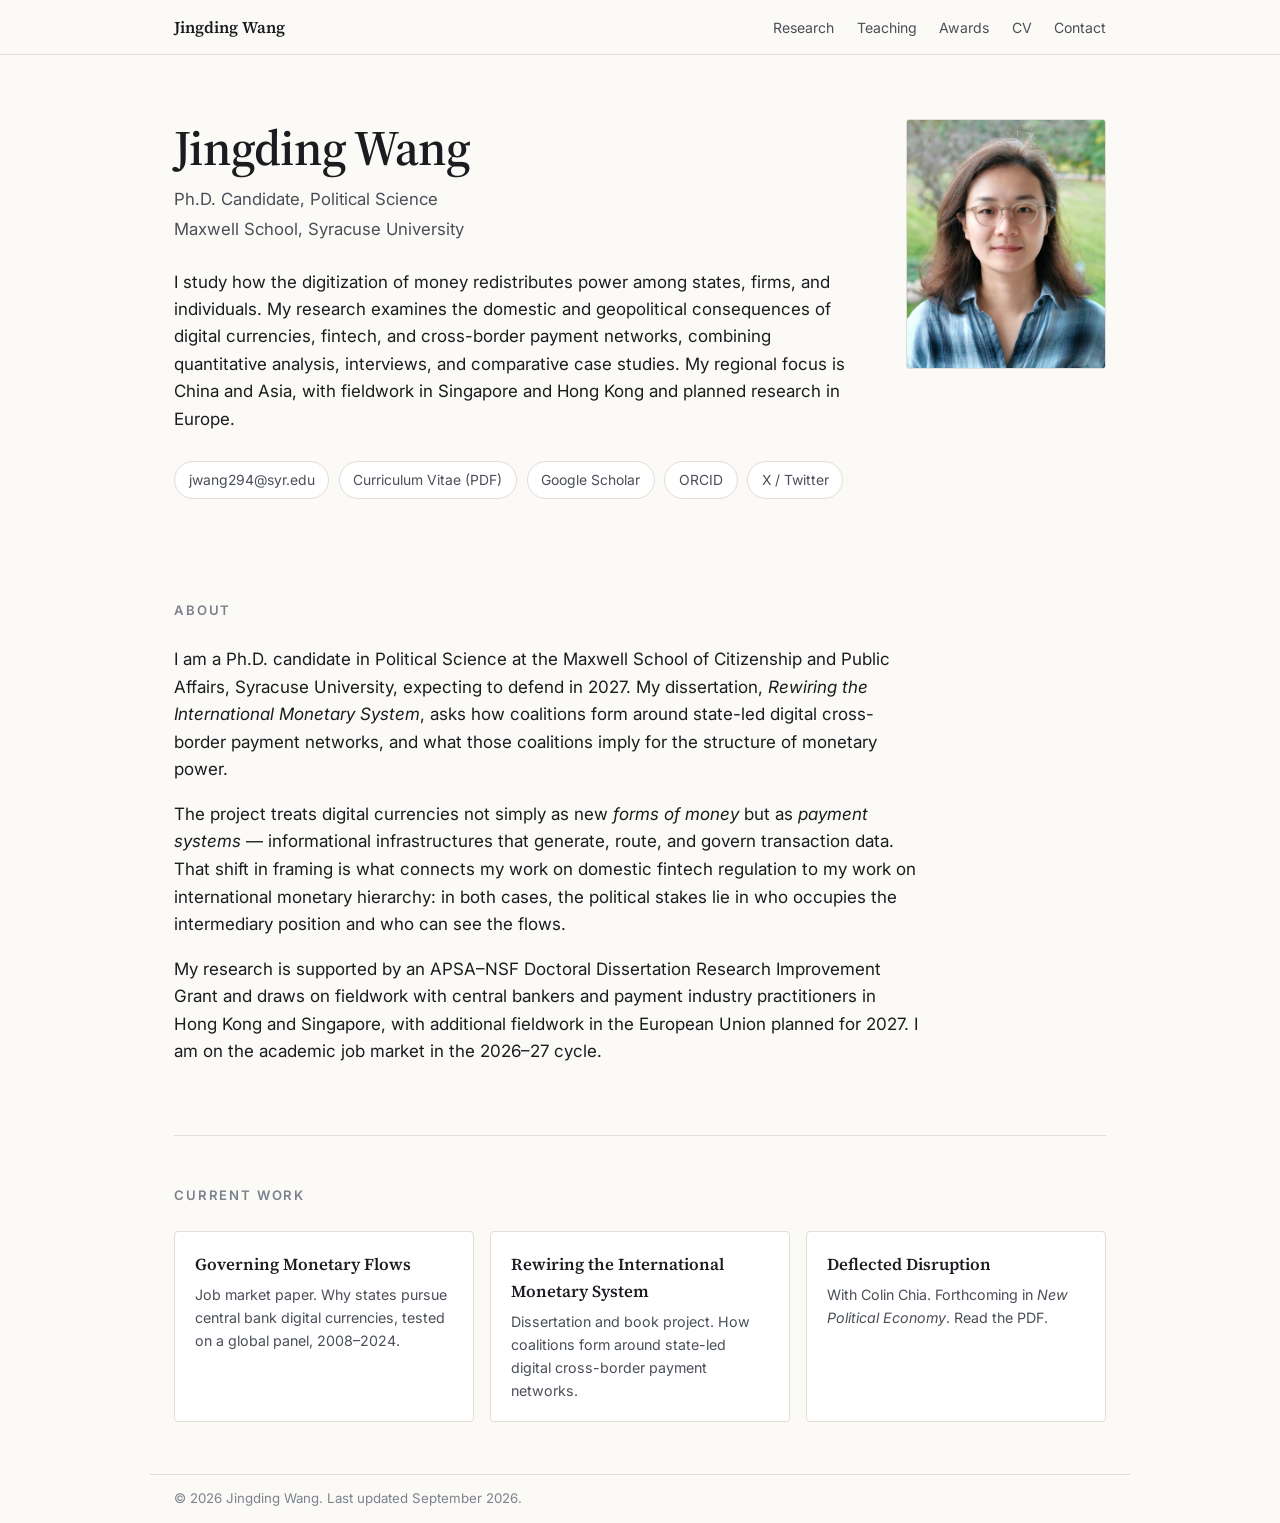
==== commit bb473fd2: "Update CV to the 20 September version Carries three content changes from the new PDF onto the site: " ====
--- a/index.html
+++ b/index.html
@@ -46,13 +46,14 @@
         <p class="lede">
           I study how the digitization of money redistributes power among states, firms, and
           individuals. My research examines the domestic and geopolitical consequences of digital
-          currencies, fintech, and cross-border payment networks through quantitative analysis,
-          interviews, and comparative case studies.
+          currencies, fintech, and cross-border payment networks, combining quantitative analysis,
+          interviews, and comparative case studies. My regional focus is China and Asia, with
+          fieldwork in Singapore and Hong Kong and planned research in Europe.
         </p>
 
         <ul class="links">
           <li><a href="mailto:jwang294@syr.edu">jwang294@syr.edu</a></li>
-          <li><a href="files/Wang_CV.pdf">Curriculum Vitae (PDF)</a></li>
+          <li><a href="files/Wang_CV.pdf?v=2026-09-20">Curriculum Vitae (PDF)</a></li>
           <!-- TODO: replace the "#" below with your real profile URLs, or delete the lines. -->
           <li><a href="#" data-placeholder>Google Scholar</a></li>
           <li><a href="#" data-placeholder>ORCID</a></li>
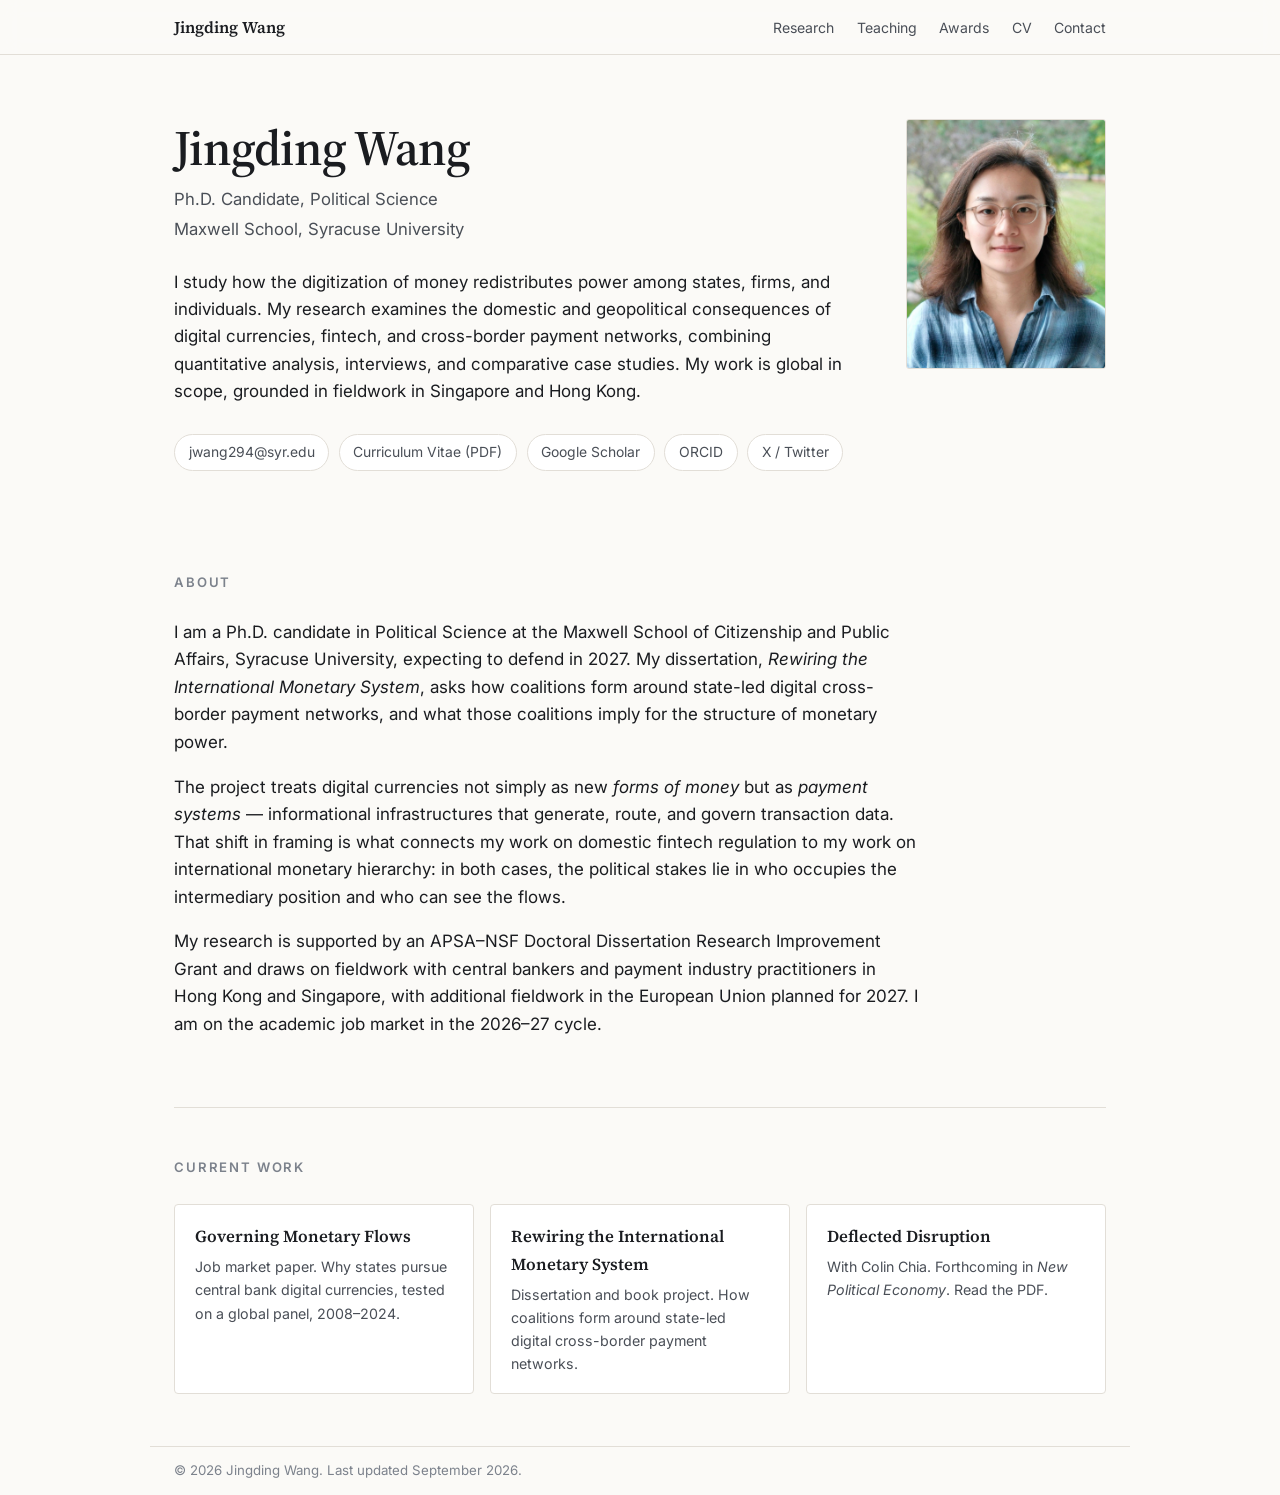
==== commit 4f08b60c: "Correct scope: global, with fieldwork in Asia The 20 Sep CV reads "My regional focus is China and As" ====
--- a/index.html
+++ b/index.html
@@ -47,8 +47,8 @@
           I study how the digitization of money redistributes power among states, firms, and
           individuals. My research examines the domestic and geopolitical consequences of digital
           currencies, fintech, and cross-border payment networks, combining quantitative analysis,
-          interviews, and comparative case studies. My regional focus is China and Asia, with
-          fieldwork in Singapore and Hong Kong and planned research in Europe.
+          interviews, and comparative case studies. My work is global in scope, grounded in
+          fieldwork in Singapore and Hong Kong.
         </p>
 
         <ul class="links">
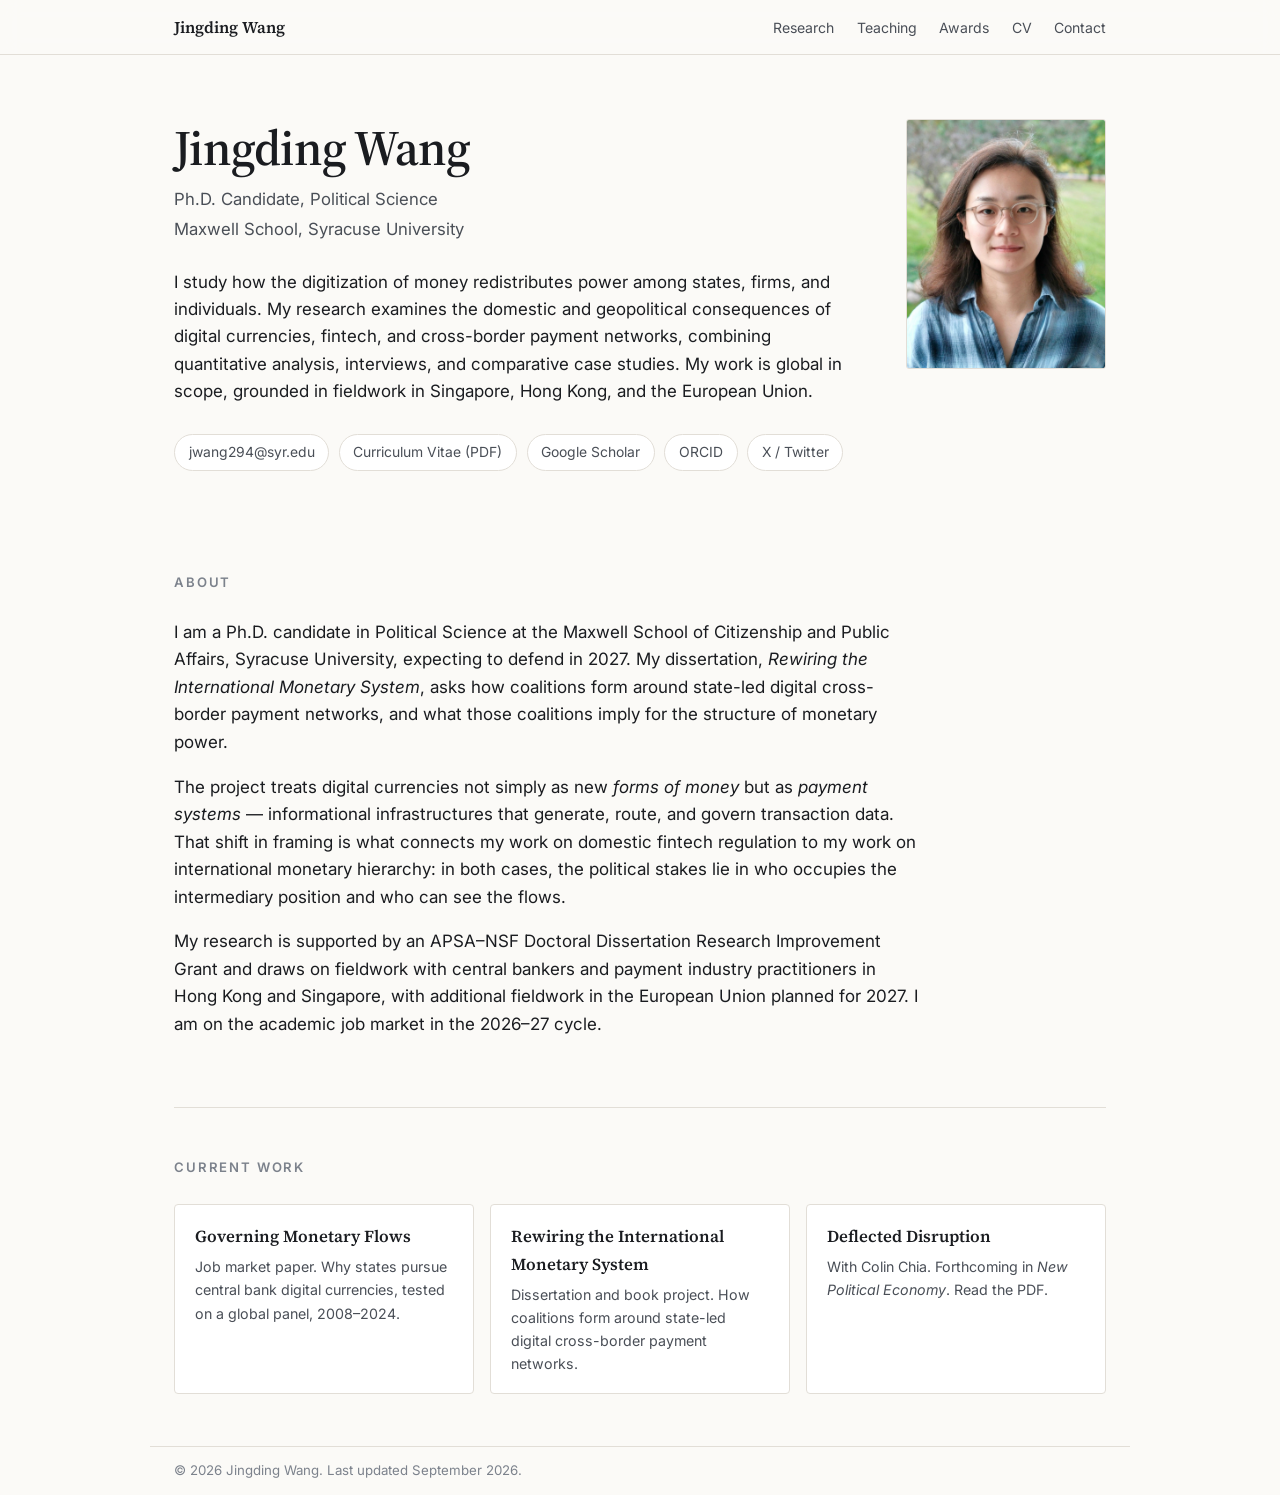
==== commit 5afba955: "Add the European Union to the fieldwork list Co-Authored-By: Claude Opus 5 <noreply@anthropic.com>" ====
--- a/index.html
+++ b/index.html
@@ -48,7 +48,7 @@
           individuals. My research examines the domestic and geopolitical consequences of digital
           currencies, fintech, and cross-border payment networks, combining quantitative analysis,
           interviews, and comparative case studies. My work is global in scope, grounded in
-          fieldwork in Singapore and Hong Kong.
+          fieldwork in Singapore, Hong Kong, and the European Union.
         </p>
 
         <ul class="links">
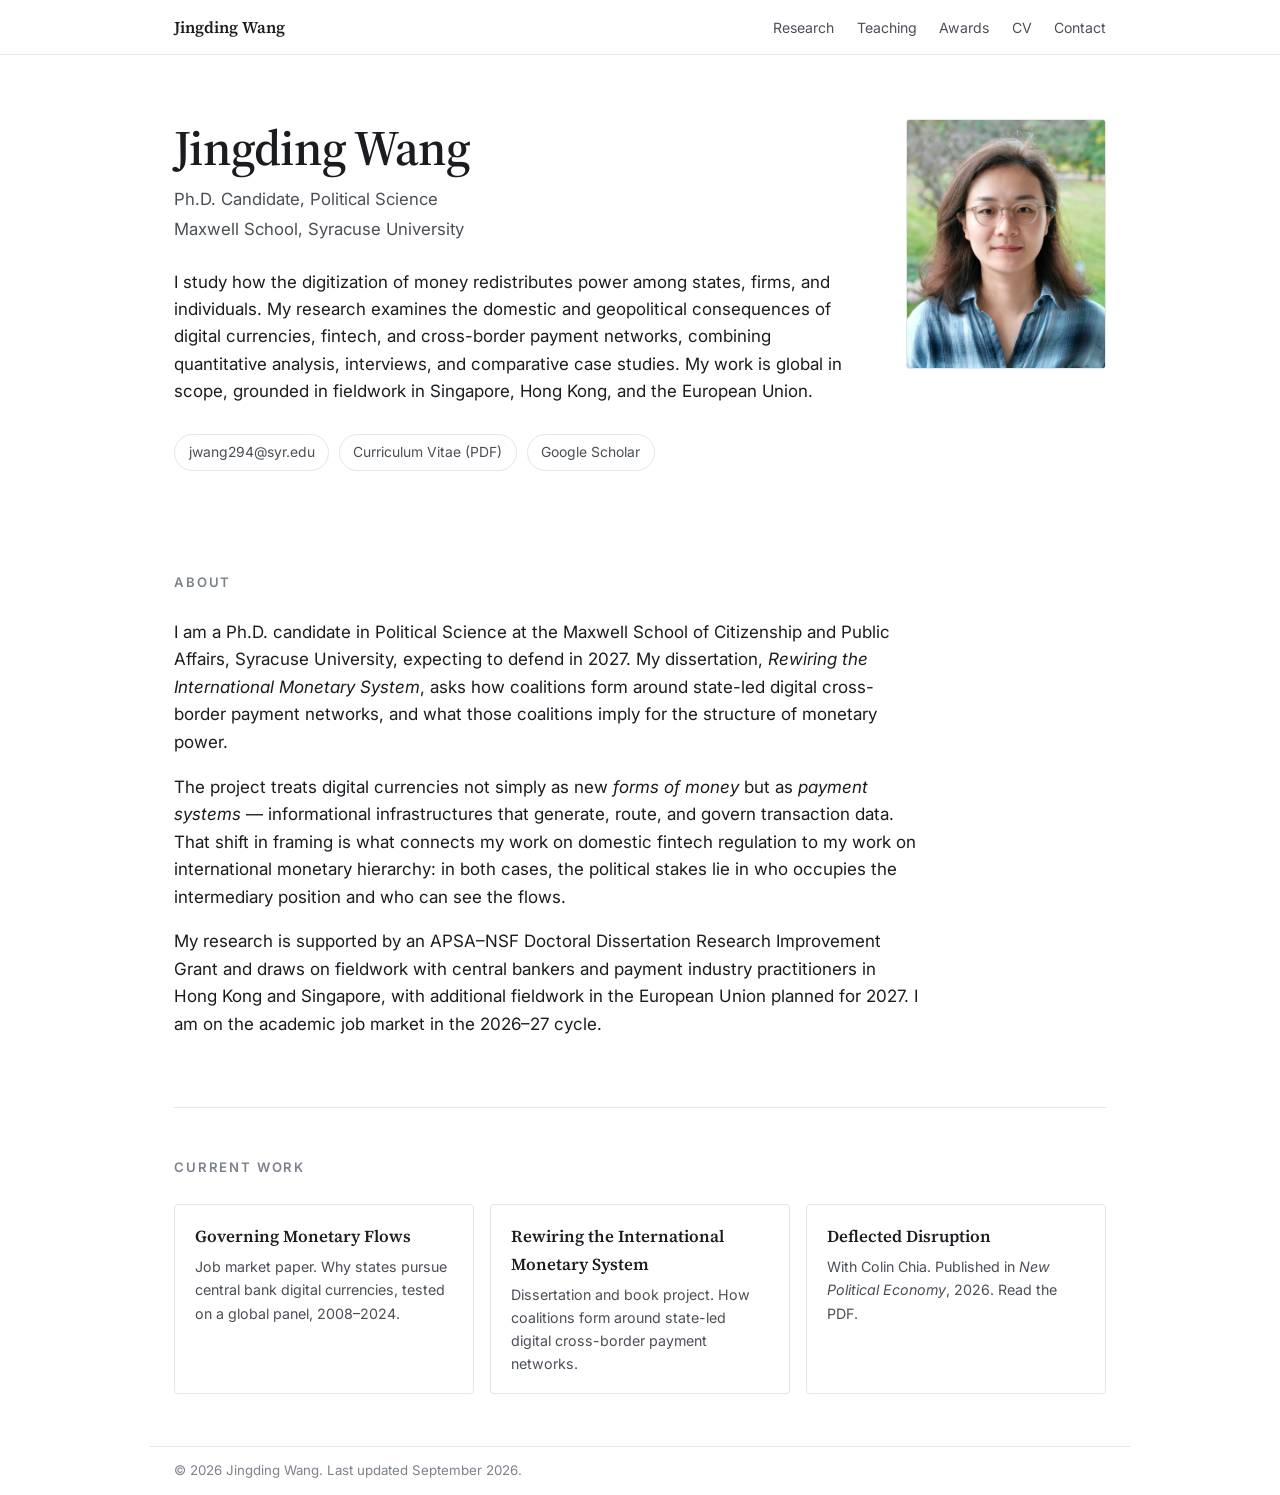
==== commit a08ec55d: "Update to the 15 October CV Carries its substantive changes onto the site:  - Deflected Disruption i" ====
--- a/index.html
+++ b/index.html
@@ -53,11 +53,8 @@
 
         <ul class="links">
           <li><a href="mailto:jwang294@syr.edu">jwang294@syr.edu</a></li>
-          <li><a href="files/Wang_CV.pdf?v=2026-09-20">Curriculum Vitae (PDF)</a></li>
-          <!-- TODO: replace the "#" below with your real profile URLs, or delete the lines. -->
-          <li><a href="#" data-placeholder>Google Scholar</a></li>
-          <li><a href="#" data-placeholder>ORCID</a></li>
-          <li><a href="#" data-placeholder>X / Twitter</a></li>
+          <li><a href="files/Wang_CV.pdf?v=2026-10-15">Curriculum Vitae (PDF)</a></li>
+          <li><a href="https://scholar.google.com/citations?user=R_CDEx8AAAAJ&amp;hl=en">Google Scholar</a></li>
         </ul>
       </div>
 
@@ -121,7 +118,7 @@
         <a href="files/Chia_Wang_Deflected_Disruption.pdf">
           <p class="card-title">Deflected Disruption</p>
           <p class="card-note">
-            With Colin Chia. Forthcoming in <em>New Political Economy</em>. Read the PDF.
+            With Colin Chia. Published in <em>New Political Economy</em>, 2026. Read the PDF.
           </p>
         </a>
       </li>
--- a/style.css
+++ b/style.css
@@ -9,8 +9,8 @@
   --ink:        #1a1c20;
   --ink-soft:   #4a4f57;
   --ink-faint:  #7c828c;
-  --rule:       #e2ded7;
-  --bg:         #fbfaf7;
+  --rule:       #e5e5e5;
+  --bg:         #ffffff;
   --bg-panel:   #ffffff;
   --accent:     #8c2b25;
   --accent-dim: #b5564e;
